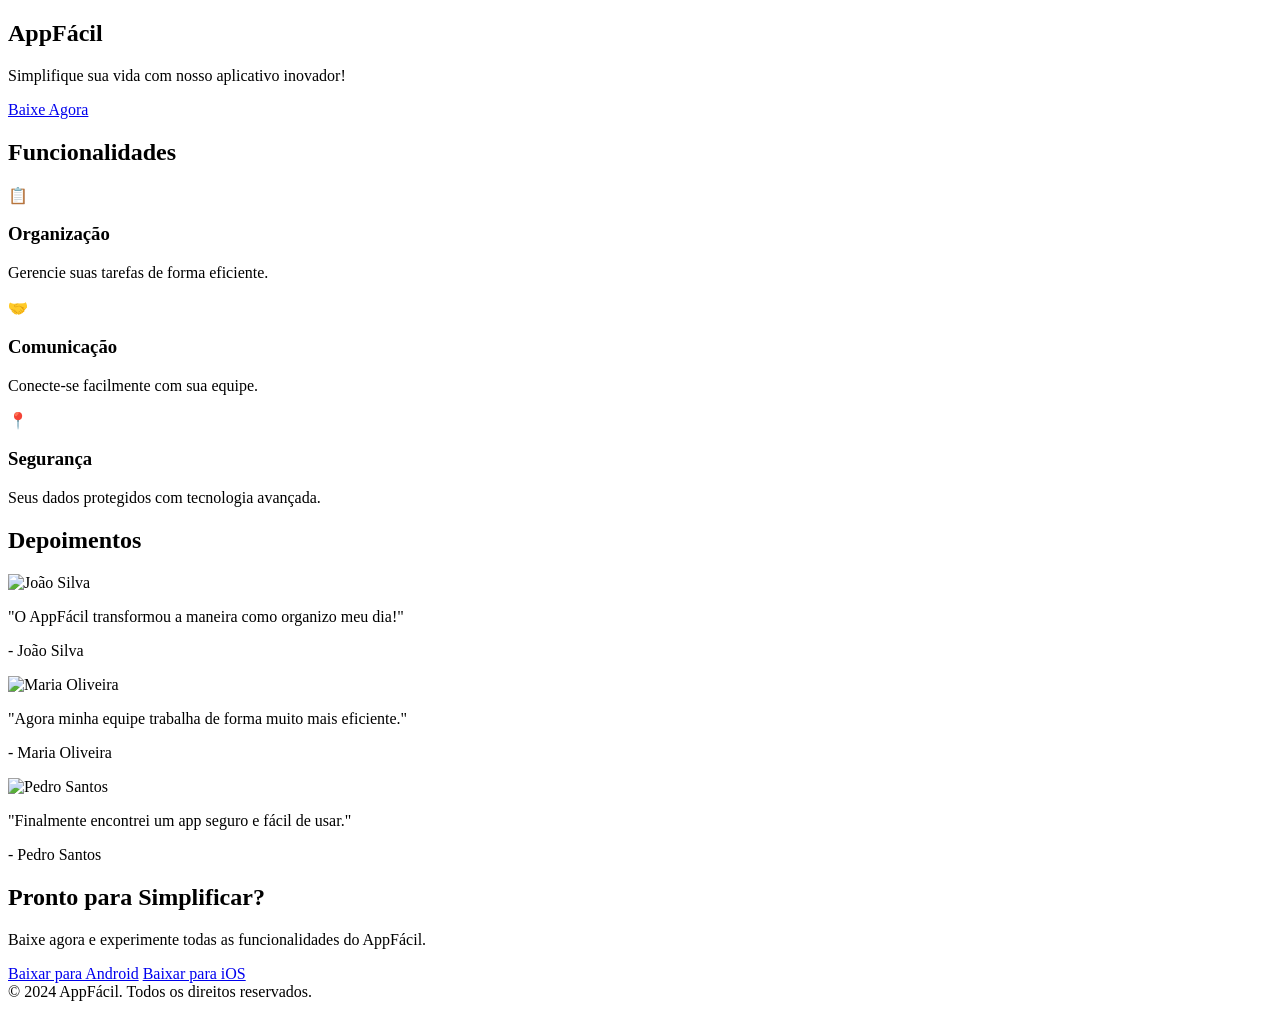
==== docs/index.html @ 137252cd "Rename index.html to docs/index.html" ====
<!DOCTYPE html>
<html lang="pt-BR">
<head>
    <meta charset="UTF-8">
    <meta name="viewport" content="width=device-width, initial-scale=1.0">
    <title>AppFácil - Simplifique sua vida</title>
   
    <link rel="stylesheet" href="style.css">
</head>
<body>

    
    <section class="hero">
        <div class="hero-conteudo">
            <h1>AppFácil</h1>
            <p>Simplifique sua vida com nosso aplicativo inovador!</p>
            <a href="#download" class="btn">Baixe Agora</a>
        </div>
    </section>

   
    <section class="secao">
        <h2 class="titulo-secao">Funcionalidades</h2>
        <div class="grade">
            <div class="card">
                <div class="card-icone">📋</div>
                <h3>Organização</h3>
                <p>Gerencie suas tarefas de forma eficiente.</p>
            </div>
            <div class="card">
                <div class="card-icone">🤝</div>
                <h3>Comunicação</h3>
                <p>Conecte-se facilmente com sua equipe.</p>
            </div>
            <div class="card">
                <div class="card-icone">📍</div>
                <h3>Segurança</h3>
                <p>Seus dados protegidos com tecnologia avançada.</p>
            </div>
        </div>
    </section>

 
    <section class="secao fundo-branco">
        <h2 class="titulo-secao">Depoimentos</h2>
        <div class="grade">
            <div class="card">
                <img src=img/joao.webp alt="João Silva" class="depoimento-perfil">
                <p class="depoimento-texto">"O AppFácil transformou a maneira como organizo meu dia!"</p>
                <p class="depoimento-nome">- João Silva</p>
            </div>
            <div class="card">
                <img src="img/maria.webp" alt="Maria Oliveira" class="depoimento-perfil">
                <p class="depoimento-texto">"Agora minha equipe trabalha de forma muito mais eficiente."</p>
                <p class="depoimento-nome">- Maria Oliveira</p>
            </div>
            <div class="card">
                <img src="img/pedro.gif" alt="Pedro Santos" class="depoimento-perfil">
                <p class="depoimento-texto">"Finalmente encontrei um app seguro e fácil de usar."</p>
                <p class="depoimento-nome">- Pedro Santos</p>
            </div>
        </div>
    </section>

    <section class="chamada" id="download">
        <div class="chamada-conteudo">
            <h2>Pronto para Simplificar?</h2>
            <p>Baixe agora e experimente todas as funcionalidades do AppFácil.</p>
            <a href="#" class="btn btn-escuro">Baixar para Android</a>
            <a href="#" class="btn btn-escuro">Baixar para iOS</a>
        </div>
    </section>

   
    <footer>
        © 2024 AppFácil. Todos os direitos reservados.
    </footer>

</body>
</html>
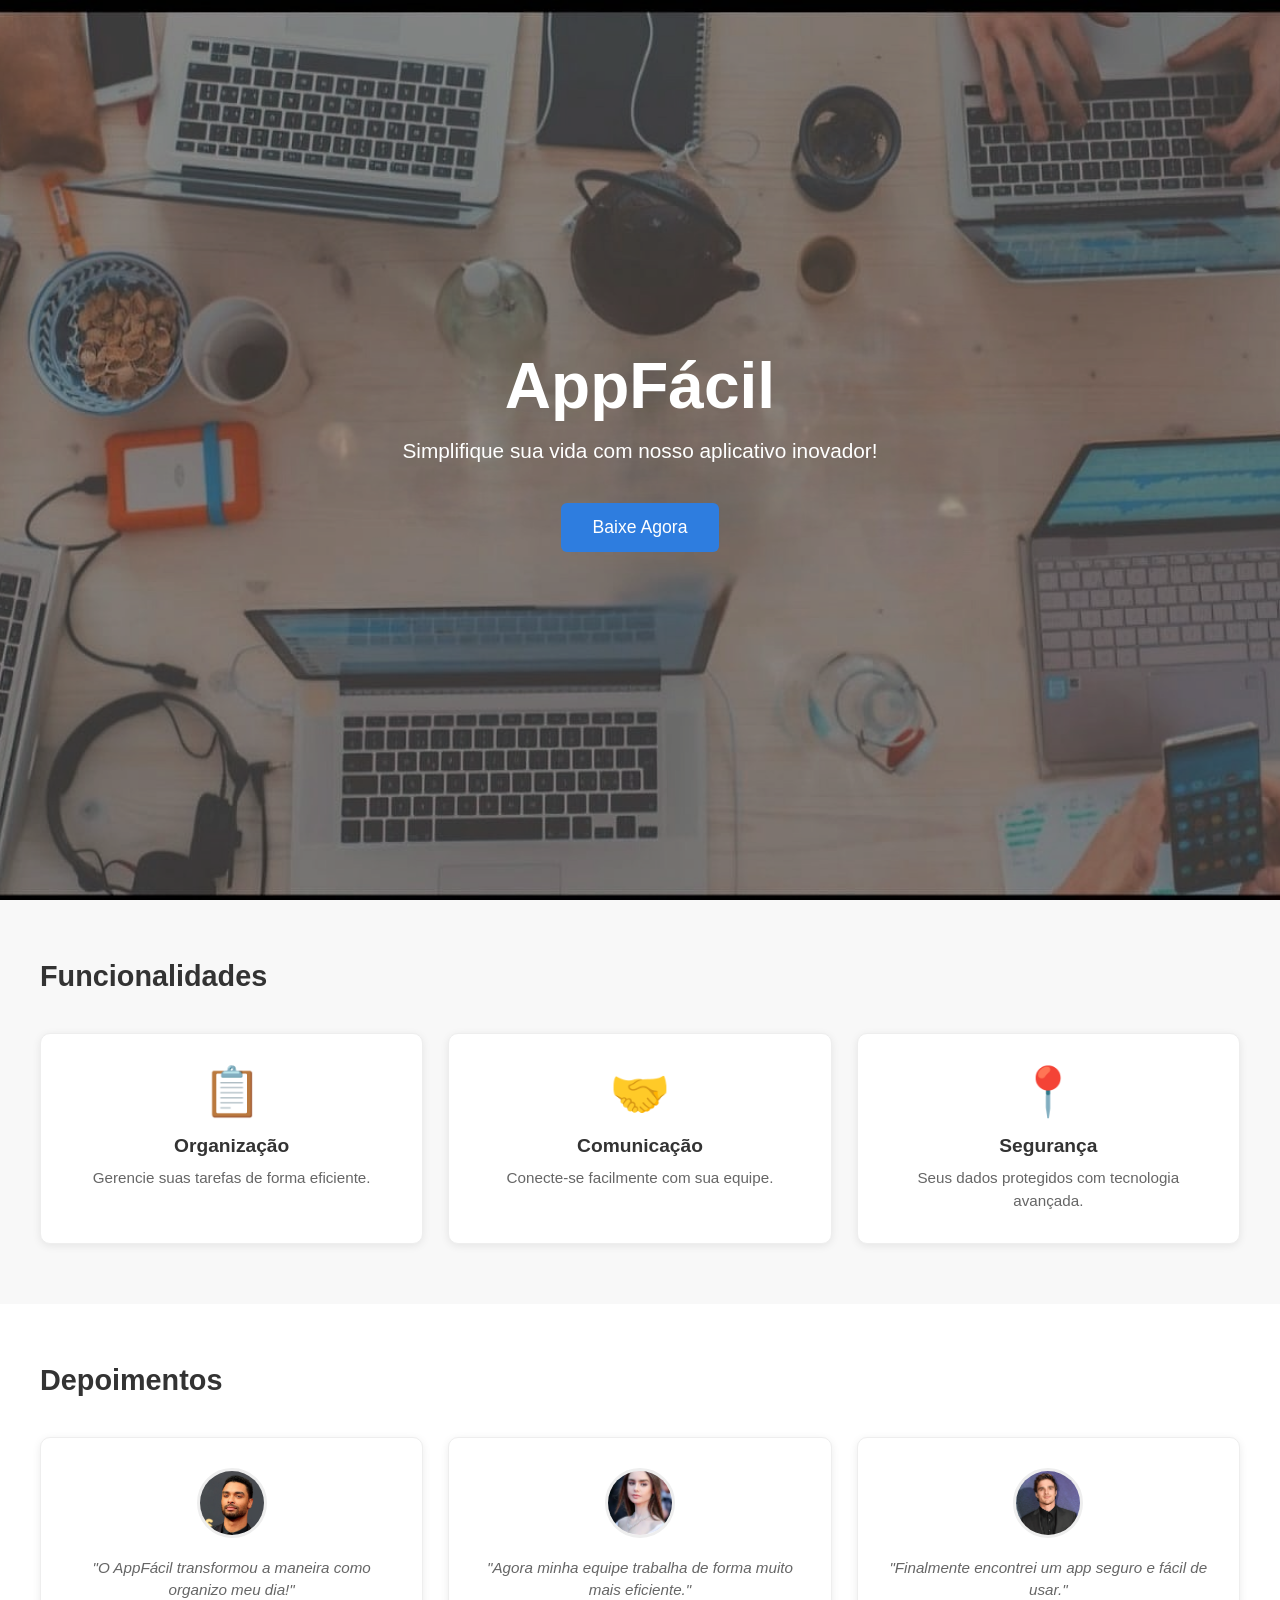
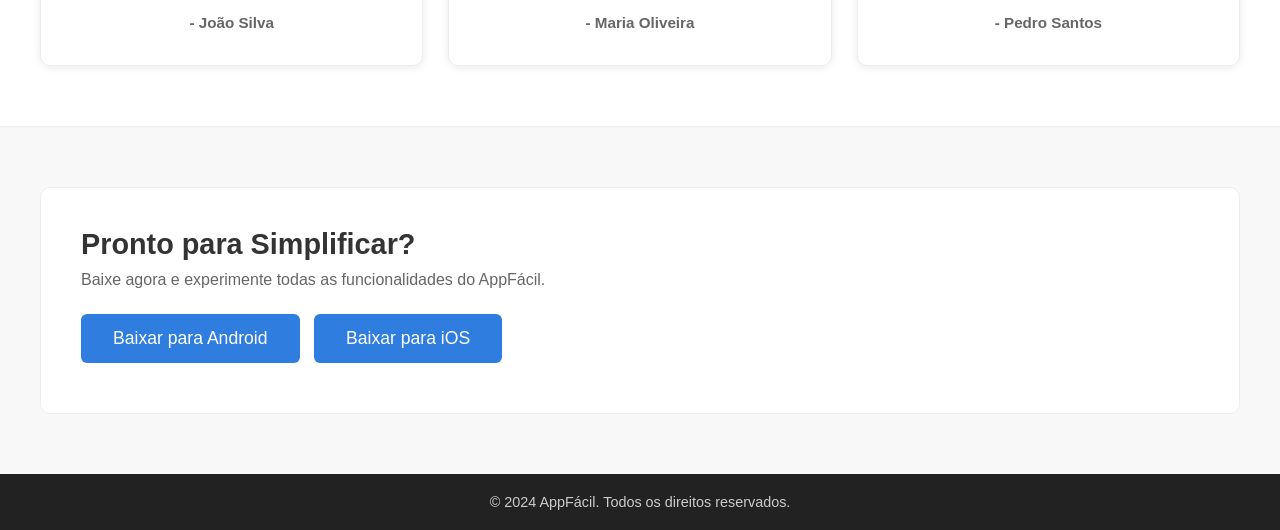
==== commit 05eabcf6: "Fix HTML formatting and structure" ====
--- a/docs/index.html
+++ b/docs/index.html
@@ -45,17 +45,17 @@
         <h2 class="titulo-secao">Depoimentos</h2>
         <div class="grade">
             <div class="card">
-                <img src=img/joao.webp alt="João Silva" class="depoimento-perfil">
+                <img src=joao.webp alt="João Silva" class="depoimento-perfil">
                 <p class="depoimento-texto">"O AppFácil transformou a maneira como organizo meu dia!"</p>
                 <p class="depoimento-nome">- João Silva</p>
             </div>
             <div class="card">
-                <img src="img/maria.webp" alt="Maria Oliveira" class="depoimento-perfil">
+                <img src="maria.webp" alt="Maria Oliveira" class="depoimento-perfil">
                 <p class="depoimento-texto">"Agora minha equipe trabalha de forma muito mais eficiente."</p>
                 <p class="depoimento-nome">- Maria Oliveira</p>
             </div>
             <div class="card">
-                <img src="img/pedro.gif" alt="Pedro Santos" class="depoimento-perfil">
+                <img src="pedro.gif" alt="Pedro Santos" class="depoimento-perfil">
                 <p class="depoimento-texto">"Finalmente encontrei um app seguro e fácil de usar."</p>
                 <p class="depoimento-nome">- Pedro Santos</p>
             </div>
--- a/docs/style.css
+++ b/docs/style.css
@@ -0,0 +1,208 @@
+
+* {
+    margin: 0;
+    padding: 0;
+    box-sizing: border-box;
+    font-family: 'Segoe UI', Tahoma, Geneva, Verdana, sans-serif;
+}
+
+html, body {
+    height: 100%;
+}
+
+
+.hero {
+    height: 100vh;
+    
+    background-image:url('fundo.jpeg');
+    background-attachment: fixed; 
+    background-position: center;
+    background-repeat: no-repeat;
+    background-size: cover;
+
+    display: flex;
+    flex-direction: column;
+    justify-content: center;
+    align-items: center;
+    text-align: center;
+    color: white;
+    position: relative;
+}
+
+
+.hero::before {
+    content: "";
+    position: absolute;
+    top: 0;
+    left: 0;
+    width: 100%;
+    height: 100%;
+    background-color: rgba(0, 0, 0, 0.4);
+}
+
+.hero-conteudo {
+    z-index: 1; 
+}
+
+.hero h1 {
+    font-size: 4rem;
+    margin-bottom: 1rem;
+    font-weight: 600;
+}
+
+.hero p {
+    font-size: 1.3rem;
+    margin-bottom: 2.5rem;
+}
+
+
+.btn {
+    padding: 14px 32px;
+    background-color: #2E7DDF;
+    color: white;
+    border: none;
+    border-radius: 6px;
+    font-size: 1.1rem;
+    font-weight: 500;
+    cursor: pointer;
+    transition: background-color 0.3s ease;
+    text-decoration: none;
+    display: inline-block;
+}
+
+.btn:hover {
+    background-color: #1d64c4;
+}
+
+.btn-escuro {
+    background-color: #2E7DDF;
+    margin-right: 10px;
+    margin-bottom: 10px;
+}
+
+.btn-escuro:hover {
+    background-color: #1d64c4;
+}
+
+
+.secao {
+    padding: 60px 20px;
+    background-color: #f8f8f8;
+}
+
+.fundo-branco {
+    background-color: #ffffff;
+}
+
+.titulo-secao {
+    font-size: 1.8rem;
+    margin-bottom: 40px;
+    color: #333;
+    max-width: 1200px;
+    margin-left: auto;
+    margin-right: auto;
+}
+
+.grade {
+    display: grid;
+    grid-template-columns: repeat(auto-fit, minmax(280px, 1fr));
+    gap: 25px;
+    max-width: 1200px;
+    margin: 0 auto;
+}
+
+.card {
+    background-color: white;
+    padding: 30px 25px;
+    border-radius: 10px;
+    box-shadow: 0 2px 8px rgba(0,0,0,0.08);
+    border: 1px solid #eee;
+    text-align: center;
+    transition: transform 0.3s ease;
+}
+
+.card:hover {
+    transform: translateY(-5px);
+}
+
+.card-icone {
+    font-size: 3rem;
+    margin-bottom: 15px;
+}
+
+.card h3 {
+    font-size: 1.2rem;
+    margin-bottom: 10px;
+    color: #333;
+}
+
+.card p {
+    color: #666;
+    font-size: 0.95rem;
+    line-height: 1.5;
+}
+
+
+.depoimento-perfil {
+    width: 70px;
+    height: 70px;
+    border-radius: 50%;
+    object-fit: cover;
+    margin-bottom: 15px;
+    border: 3px solid #eee;
+}
+
+.depoimento-texto {
+    font-style: italic;
+    color: #555;
+    margin-bottom: 10px;
+}
+
+.depoimento-nome {
+    font-weight: bold;
+    color: #333;
+    font-size: 0.9rem;
+}
+
+
+.chamada {
+    background-color: #f8f8f8;
+    padding: 60px 20px;
+    border-top: 1px solid #eee;
+}
+
+.chamada-conteudo {
+    max-width: 1200px;
+    margin: 0 auto;
+    background-color: white;
+    padding: 40px;
+    border-radius: 10px;
+    border: 1px solid #eee;
+}
+
+.chamada h2 {
+    font-size: 1.8rem;
+    margin-bottom: 10px;
+    color: #333;
+}
+
+.chamada p {
+    color: #666;
+    margin-bottom: 25px;
+}
+
+
+footer {
+    background-color: #222;
+    color: #ccc;
+    text-align: center;
+    padding: 20px;
+    font-size: 0.9rem;
+}
+
+
+@media (max-width: 768px) {
+    .hero h1 {
+        font-size: 2.5rem;
+    }
+}
